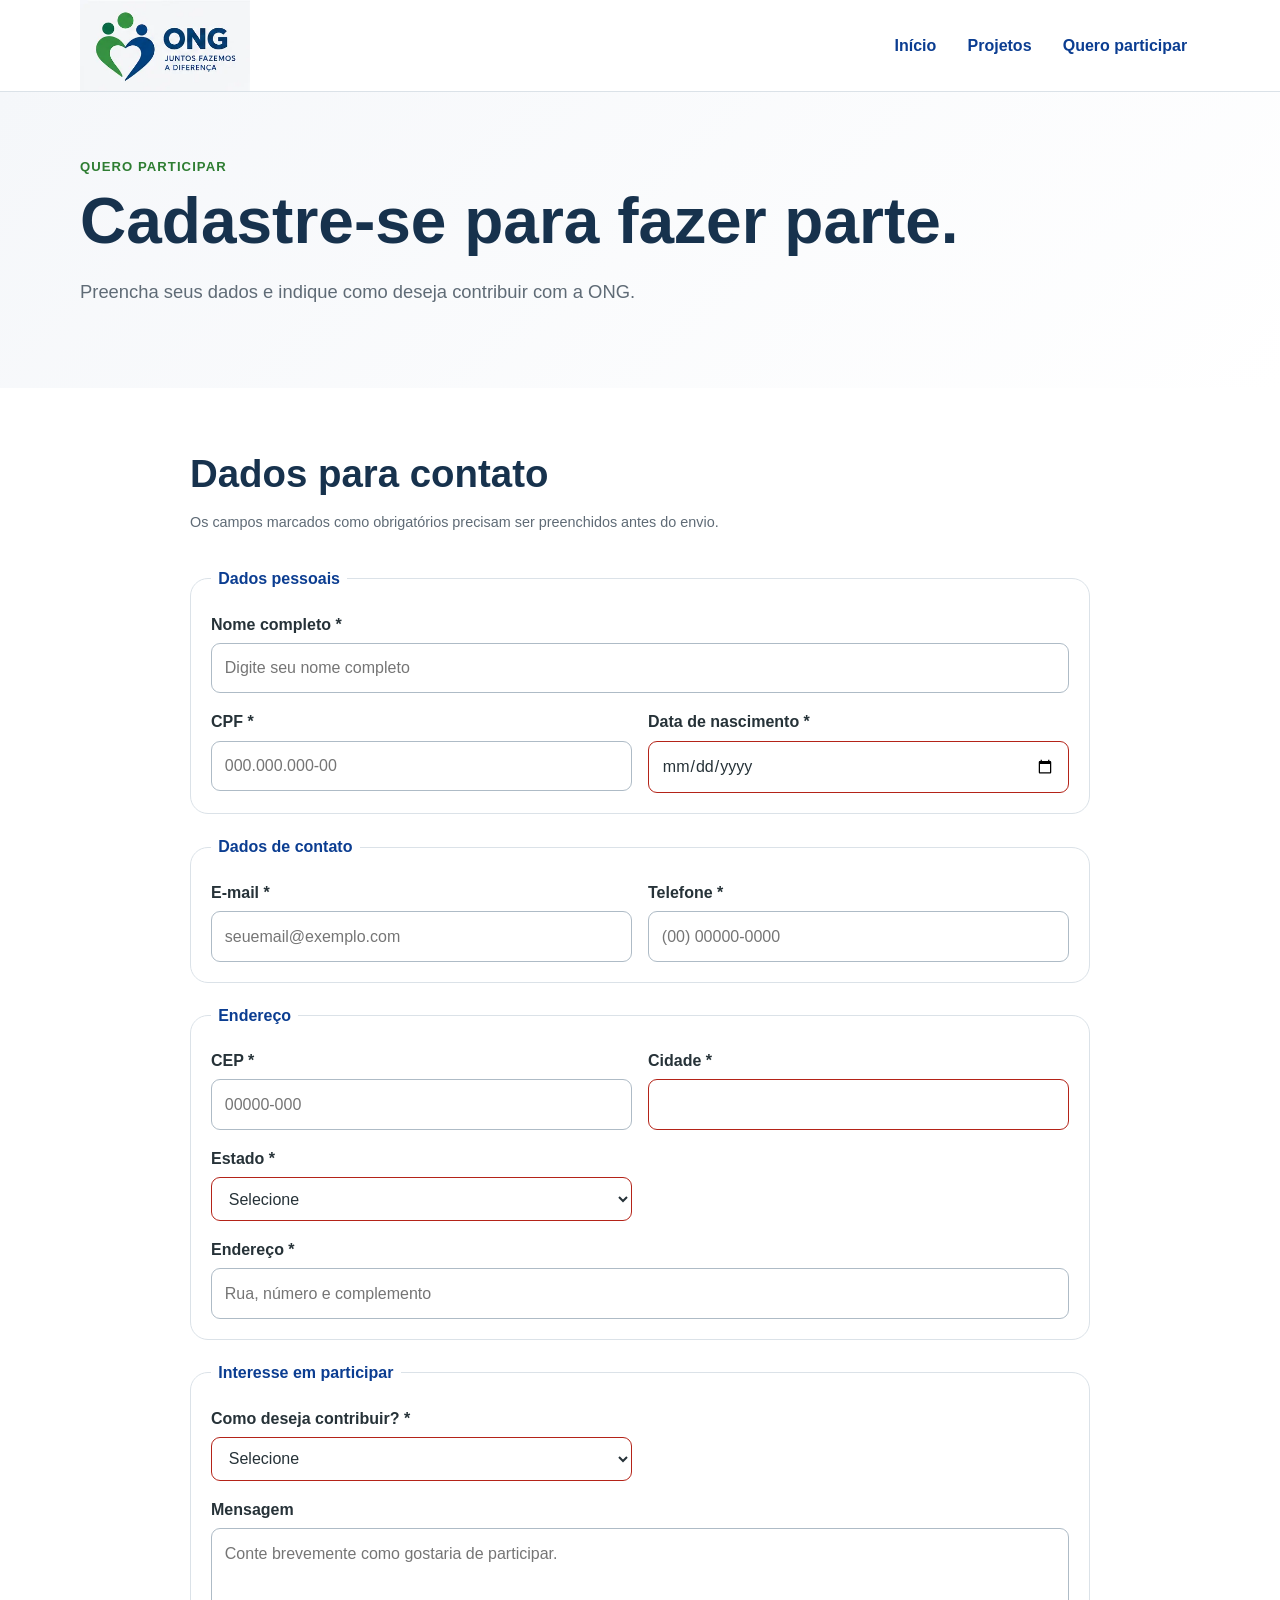
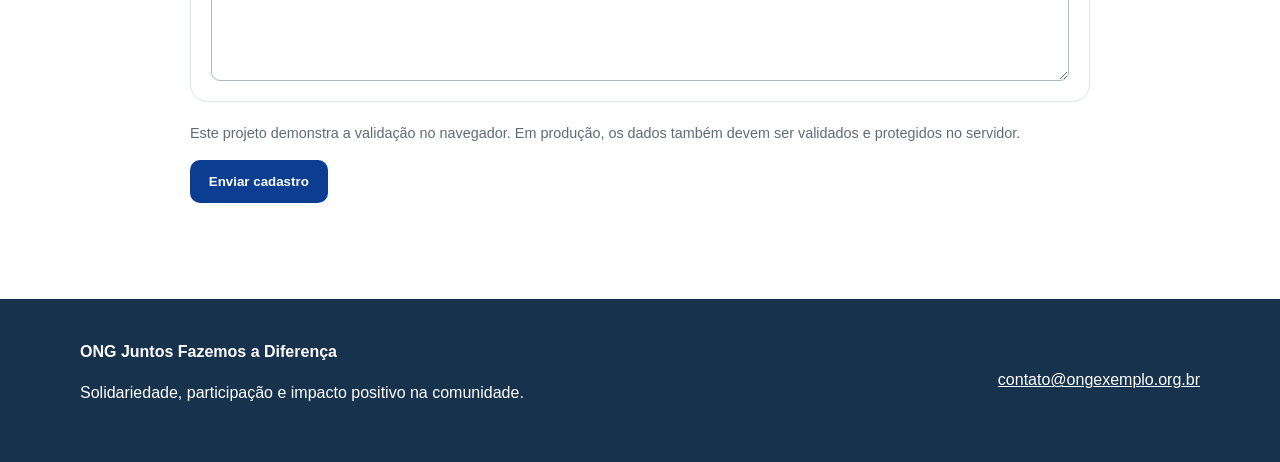
==== cadastro.html @ 3ec0fb85 "Primeiro Commit" ====
<!doctype html>
<html lang="pt-BR">
<head>
  <meta charset="utf-8">
  <meta name="viewport" content="width=device-width, initial-scale=1">
  <meta name="description" content="ONG Juntos Fazemos a Diferença: conheça nossos projetos, doe e participe como voluntário.">
  <title>Cadastro | ONG Juntos Fazemos a Diferença</title>
  <link rel="icon" href="assets/img/favicon.png" type="image/png">
  <link rel="stylesheet" href="assets/css/style.css">
</head>
<body>
<a class="skip-link" href="#conteudo">Pular para o conteúdo principal</a>
<header class="site-header">
  <div class="container header-inner">
    <a class="brand" href="index.html" aria-label="ONG Juntos Fazemos a Diferença - início">
      <picture><source srcset="assets/img/logo.webp" type="image/webp"><img src="assets/img/logo.png" alt="ONG Juntos Fazemos a Diferença" width="170" height="102"></picture>
    </a>
    <nav class="site-nav" aria-label="Navegação principal">
      <ul>
        <li><a href="index.html" data-page="index">Início</a></li>
        <li><a href="projetos.html" data-page="projetos">Projetos</a></li>
        <li><a href="cadastro.html" data-page="cadastro">Quero participar</a></li>
      </ul>
    </nav>
  </div>
</header>
<main id="conteudo">
<section class="hero" aria-labelledby="titulo-cadastro">
  <div class="container">
    <p class="eyebrow">Quero participar</p>
    <h1 id="titulo-cadastro">Cadastre-se para fazer parte.</h1>
    <p class="lead">Preencha seus dados e indique como deseja contribuir com a ONG.</p>
  </div>
</section>

<section class="section" aria-labelledby="formulario-titulo">
  <div class="container form-wrap">
    <div class="section-heading">
      <h2 id="formulario-titulo">Dados para contato</h2>
      <p class="note">Os campos marcados como obrigatórios precisam ser preenchidos antes do envio.</p>
    </div>
    <form id="cadastro-form" action="#" method="post">
      <fieldset>
        <legend>Dados pessoais</legend>
        <div class="form-grid">
          <div class="field full"><label for="nome">Nome completo *</label><input type="text" id="nome" name="nome" required autocomplete="name" placeholder="Digite seu nome completo"></div>
          <div class="field"><label for="cpf">CPF *</label><input type="text" id="cpf" name="cpf" required inputmode="numeric" autocomplete="off" pattern="[0-9]{3}\.[0-9]{3}\.[0-9]{3}-[0-9]{2}" placeholder="000.000.000-00" title="Use o formato 000.000.000-00"></div>
          <div class="field"><label for="nascimento">Data de nascimento *</label><input type="date" id="nascimento" name="nascimento" required autocomplete="bday"></div>
        </div>
      </fieldset>

      <fieldset>
        <legend>Dados de contato</legend>
        <div class="form-grid">
          <div class="field"><label for="email">E-mail *</label><input type="email" id="email" name="email" required autocomplete="email" placeholder="seuemail@exemplo.com"></div>
          <div class="field"><label for="telefone">Telefone *</label><input type="tel" id="telefone" name="telefone" required inputmode="tel" autocomplete="tel" pattern="\([0-9]{2}\) [0-9]{4,5}-[0-9]{4}" placeholder="(00) 00000-0000" title="Use o formato (00) 00000-0000"></div>
        </div>
      </fieldset>

      <fieldset>
        <legend>Endereço</legend>
        <div class="form-grid">
          <div class="field"><label for="cep">CEP *</label><input type="text" id="cep" name="cep" required inputmode="numeric" autocomplete="postal-code" pattern="[0-9]{5}-[0-9]{3}" placeholder="00000-000" title="Use o formato 00000-000"></div>
          <div class="field"><label for="cidade">Cidade *</label><input type="text" id="cidade" name="cidade" required autocomplete="address-level2"></div>
          <div class="field"><label for="estado">Estado *</label><select id="estado" name="estado" required autocomplete="address-level1"><option value="">Selecione</option><option>AC</option><option>AL</option><option>AP</option><option>AM</option><option>BA</option><option>CE</option><option>DF</option><option>ES</option><option>GO</option><option>MA</option><option>MT</option><option>MS</option><option>MG</option><option>PA</option><option>PB</option><option>PR</option><option>PE</option><option>PI</option><option>RJ</option><option>RN</option><option>RS</option><option>RO</option><option>RR</option><option>SC</option><option>SP</option><option>SE</option><option>TO</option></select></div>
          <div class="field full"><label for="endereco">Endereço *</label><input type="text" id="endereco" name="endereco" required autocomplete="street-address" placeholder="Rua, número e complemento"></div>
        </div>
      </fieldset>

      <fieldset>
        <legend>Interesse em participar</legend>
        <div class="form-grid">
          <div class="field"><label for="interesse">Como deseja contribuir? *</label><select id="interesse" name="interesse" required><option value="">Selecione</option><option value="voluntariado">Voluntariado</option><option value="doacao">Doação</option><option value="ambos">Voluntariado e doação</option></select></div>
          <div class="field full"><label for="mensagem">Mensagem</label><textarea id="mensagem" name="mensagem" rows="5" placeholder="Conte brevemente como gostaria de participar."></textarea></div>
        </div>
      </fieldset>

      <p class="note">Este projeto demonstra a validação no navegador. Em produção, os dados também devem ser validados e protegidos no servidor.</p>
      <button class="button" type="submit">Enviar cadastro</button>
      <p id="form-status" class="status" role="status" hidden></p>
    </form>
  </div>
</section>
</main>
<footer class="site-footer">
  <div class="container footer-grid">
    <div>
      <strong>ONG Juntos Fazemos a Diferença</strong>
      <p>Solidariedade, participação e impacto positivo na comunidade.</p>
    </div>
    <div><a href="mailto:contato@ongexemplo.org.br">contato@ongexemplo.org.br</a></div>
  </div>
</footer>
<script src="assets/js/form.js" defer></script>
</body>
</html>
---- assets/css/style.css ----
:root {
  --blue: #0b3d91;
  --green: #2e7d32;
  --green-light: #81c784;
  --sky: #a7d8f0;
  --surface: #f5f7fa;
  --text: #263238;
  --muted: #5f6b76;
  --white: #ffffff;
  --border: #dbe2e8;
  --shadow: 0 12px 32px rgba(25, 43, 60, .08);
  --radius: 18px;
  --max: 1120px;
}

* { box-sizing: border-box; }
html { scroll-behavior: smooth; }
body {
  margin: 0;
  font-family: Arial, Helvetica, sans-serif;
  color: var(--text);
  background: var(--white);
  line-height: 1.6;
}
img { display: block; max-width: 100%; height: auto; }
a { color: var(--blue); }
a:focus-visible, button:focus-visible, input:focus-visible, select:focus-visible, textarea:focus-visible {
  outline: 3px solid var(--sky);
  outline-offset: 3px;
}
.skip-link {
  position: absolute; left: 1rem; top: -5rem; z-index: 100;
  background: var(--blue); color: #fff; padding: .75rem 1rem; border-radius: 8px;
}
.skip-link:focus { top: 1rem; }
.container { width: min(calc(100% - 2rem), var(--max)); margin-inline: auto; }
.site-header { border-bottom: 1px solid var(--border); background: #fff; position: sticky; top: 0; z-index: 50; }
.header-inner { min-height: 78px; display: flex; align-items: center; justify-content: space-between; gap: 1.5rem; }
.brand img { width: 170px; }
.site-nav ul { list-style: none; display: flex; flex-wrap: wrap; gap: .35rem; margin: 0; padding: 0; }
.site-nav a { display: block; padding: .55rem .8rem; border-radius: 8px; text-decoration: none; font-weight: 700; }
.site-nav a:hover, .site-nav a[aria-current="page"] { background: var(--surface); }
main { min-height: 60vh; }
.hero { padding: 4rem 0; background: linear-gradient(135deg, #f5f7fa, #fff); }
.hero-grid { display: grid; grid-template-columns: 1.05fr .95fr; align-items: center; gap: 3rem; }
.eyebrow { margin: 0 0 .5rem; color: var(--green); font-weight: 800; text-transform: uppercase; letter-spacing: .08em; font-size: .82rem; }
h1, h2, h3 { line-height: 1.15; color: #17324d; }
h1 { font-size: clamp(2.2rem, 5vw, 4rem); margin: 0 0 1rem; }
h2 { font-size: clamp(1.7rem, 3vw, 2.5rem); margin: 0 0 .8rem; }
h3 { font-size: 1.25rem; margin: .4rem 0 .5rem; }
.lead { font-size: 1.15rem; color: var(--muted); max-width: 62ch; }
.hero-media img { width: 100%; aspect-ratio: 16/10; object-fit: cover; border-radius: var(--radius); box-shadow: var(--shadow); }
.actions { display: flex; flex-wrap: wrap; gap: .8rem; margin-top: 1.5rem; }
.button { display: inline-block; border: 2px solid var(--blue); background: var(--blue); color: #fff; padding: .75rem 1.05rem; border-radius: 10px; font-weight: 800; text-decoration: none; }
.button.secondary { background: transparent; color: var(--blue); }
.section { padding: 4rem 0; }
.section.alt { background: var(--surface); }
.section-heading { max-width: 720px; margin-bottom: 2rem; }
.cards { display: grid; grid-template-columns: repeat(3, 1fr); gap: 1.2rem; }
.card { background: #fff; border: 1px solid var(--border); border-radius: var(--radius); overflow: hidden; box-shadow: var(--shadow); }
.card img { width: 100%; aspect-ratio: 16/10; object-fit: cover; }
.card-body { padding: 1.2rem; }
.card-icon { width: 56px; height: 56px; object-fit: contain; margin-bottom: .7rem; }
.contact-grid { display: grid; grid-template-columns: .9fr 1.1fr; gap: 2rem; align-items: start; }
address { font-style: normal; background: var(--surface); border: 1px solid var(--border); padding: 1.2rem; border-radius: var(--radius); }
address p { margin: .35rem 0; }
.site-footer { background: #17324d; color: #fff; padding: 2.5rem 0; margin-top: 2rem; }
.footer-grid { display: grid; grid-template-columns: 1fr auto; gap: 2rem; align-items: center; }
.site-footer a { color: #fff; }
.form-wrap { max-width: 900px; margin-inline: auto; }
fieldset { border: 1px solid var(--border); border-radius: var(--radius); padding: 1.25rem; margin: 0 0 1.25rem; background: #fff; }
legend { font-weight: 800; color: var(--blue); padding: 0 .45rem; }
.form-grid { display: grid; grid-template-columns: repeat(2, minmax(0, 1fr)); gap: 1rem; }
.field { display: flex; flex-direction: column; gap: .35rem; }
.field.full { grid-column: 1 / -1; }
label { font-weight: 700; }
input, select, textarea { width: 100%; border: 1px solid #aebbc6; border-radius: 9px; padding: .72rem .8rem; font: inherit; color: var(--text); background: #fff; }
input:invalid:not(:placeholder-shown), select:invalid:not(:focus) { border-color: #b42318; }
.help { margin: 0; font-size: .86rem; color: var(--muted); }
.status { margin-top: 1rem; padding: .9rem 1rem; border-radius: 10px; background: #edf7ee; color: #1b5e20; }
.note { color: var(--muted); font-size: .9rem; }
@media (max-width: 820px) {
  .header-inner, .footer-grid { align-items: flex-start; flex-direction: column; padding-block: 1rem; }
  .hero-grid, .contact-grid { grid-template-columns: 1fr; }
  .cards { grid-template-columns: 1fr; }
  .form-grid { grid-template-columns: 1fr; }
  .field.full { grid-column: auto; }
}
@media (prefers-reduced-motion: reduce) { html { scroll-behavior: auto; } }
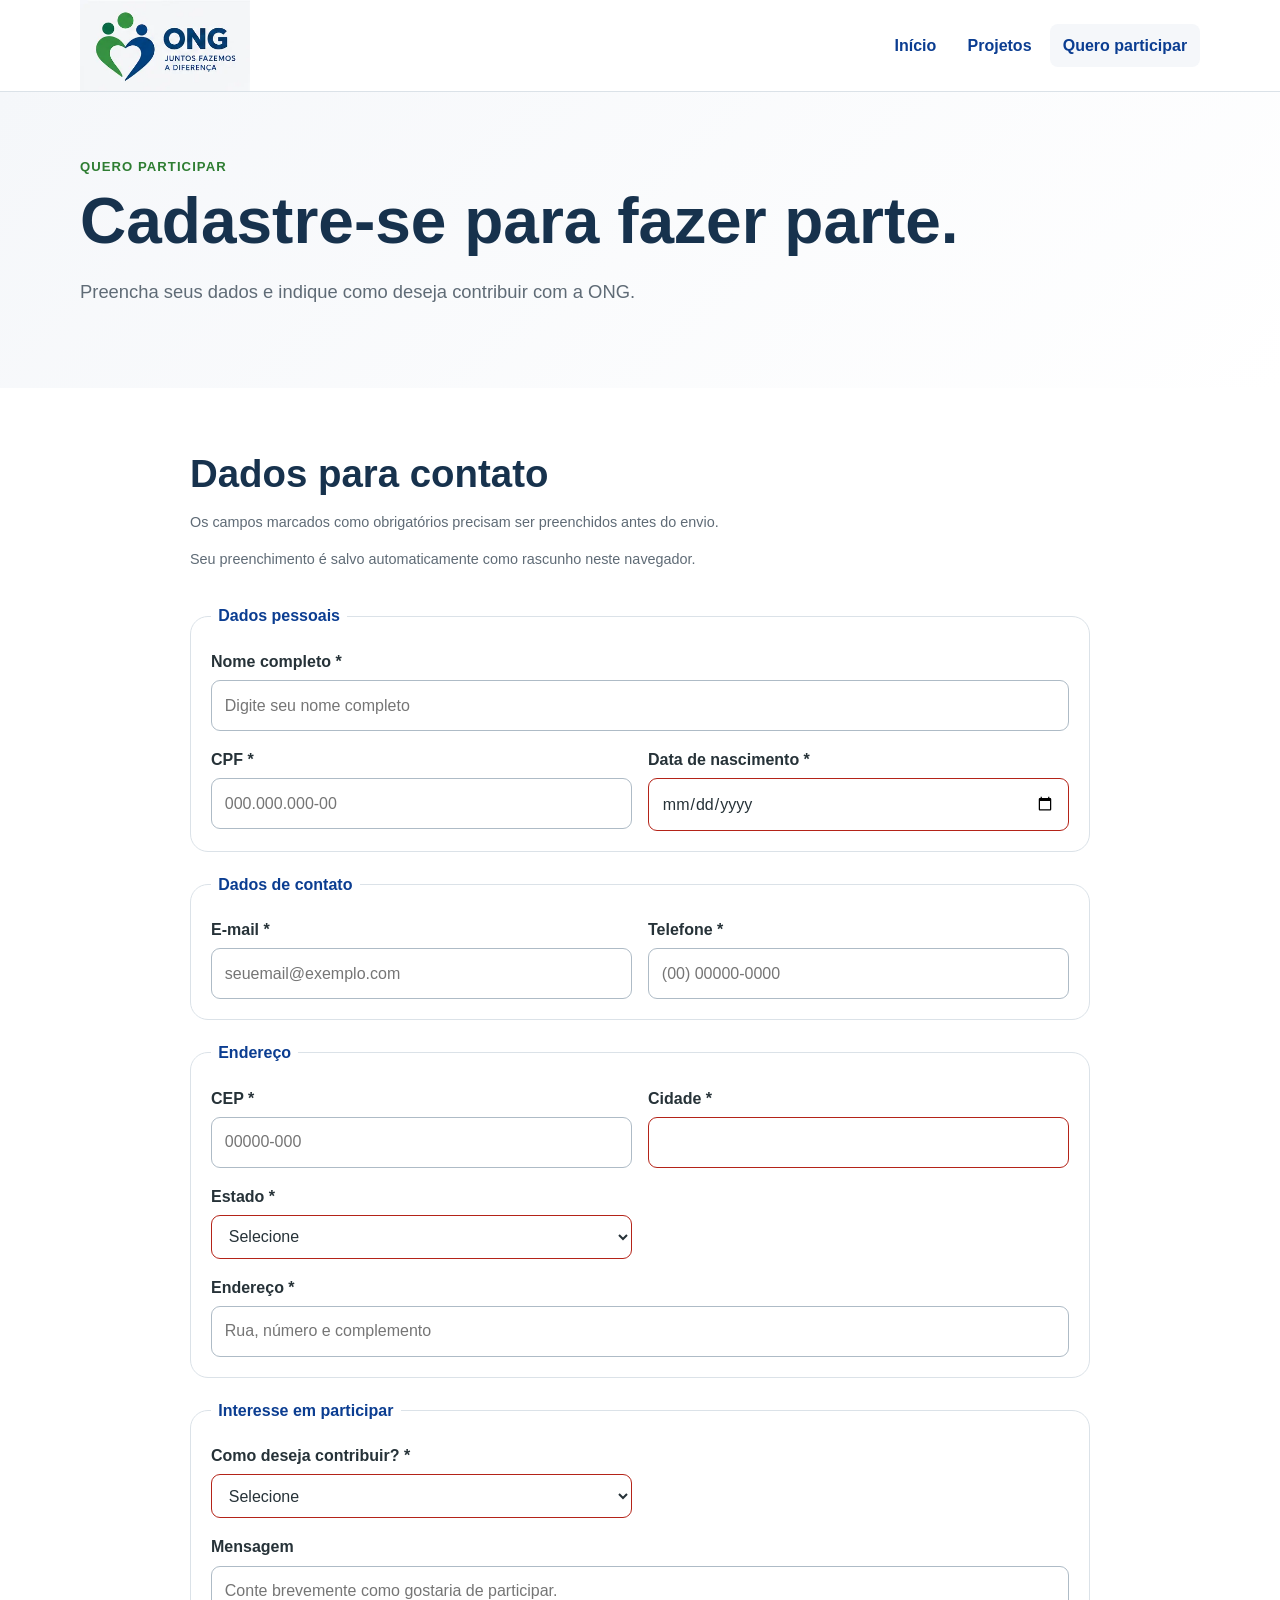
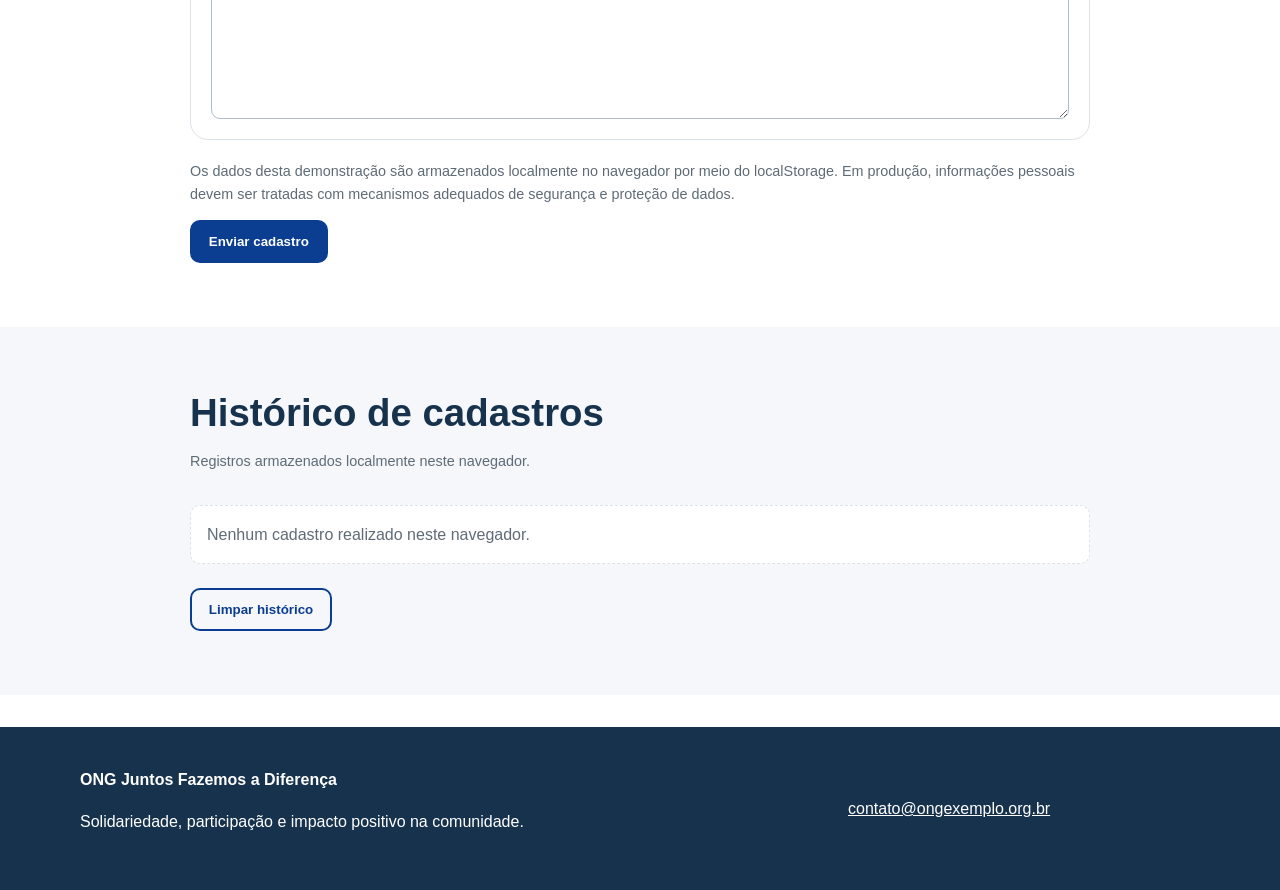
==== commit 5c878017: "refactor: refatora arquivos" ====
--- a/cadastro.html
+++ b/cadastro.html
@@ -1,96 +1,551 @@
 <!doctype html>
 <html lang="pt-BR">
+
 <head>
   <meta charset="utf-8">
-  <meta name="viewport" content="width=device-width, initial-scale=1">
-  <meta name="description" content="ONG Juntos Fazemos a Diferença: conheça nossos projetos, doe e participe como voluntário.">
-  <title>Cadastro | ONG Juntos Fazemos a Diferença</title>
-  <link rel="icon" href="assets/img/favicon.png" type="image/png">
-  <link rel="stylesheet" href="assets/css/style.css">
+
+  <meta
+    name="viewport"
+    content="width=device-width, initial-scale=1"
+  >
+
+  <meta
+    name="description"
+    content="ONG Juntos Fazemos a Diferença: conheça nossos projetos, doe e participe como voluntário."
+  >
+
+  <title>
+    Cadastro | ONG Juntos Fazemos a Diferença
+  </title>
+
+  <link
+    rel="icon"
+    href="assets/img/favicon.png"
+    type="image/png"
+  >
+
+  <link
+    rel="stylesheet"
+    href="assets/css/style.css"
+  >
 </head>
+
 <body>
-<a class="skip-link" href="#conteudo">Pular para o conteúdo principal</a>
-<header class="site-header">
-  <div class="container header-inner">
-    <a class="brand" href="index.html" aria-label="ONG Juntos Fazemos a Diferença - início">
-      <picture><source srcset="assets/img/logo.webp" type="image/webp"><img src="assets/img/logo.png" alt="ONG Juntos Fazemos a Diferença" width="170" height="102"></picture>
-    </a>
-    <nav class="site-nav" aria-label="Navegação principal">
-      <ul>
-        <li><a href="index.html" data-page="index">Início</a></li>
-        <li><a href="projetos.html" data-page="projetos">Projetos</a></li>
-        <li><a href="cadastro.html" data-page="cadastro">Quero participar</a></li>
-      </ul>
-    </nav>
-  </div>
-</header>
-<main id="conteudo">
-<section class="hero" aria-labelledby="titulo-cadastro">
-  <div class="container">
-    <p class="eyebrow">Quero participar</p>
-    <h1 id="titulo-cadastro">Cadastre-se para fazer parte.</h1>
-    <p class="lead">Preencha seus dados e indique como deseja contribuir com a ONG.</p>
-  </div>
-</section>
-
-<section class="section" aria-labelledby="formulario-titulo">
-  <div class="container form-wrap">
-    <div class="section-heading">
-      <h2 id="formulario-titulo">Dados para contato</h2>
-      <p class="note">Os campos marcados como obrigatórios precisam ser preenchidos antes do envio.</p>
+
+  <a
+    class="skip-link"
+    href="#conteudo"
+  >
+    Pular para o conteúdo principal
+  </a>
+
+  <header class="site-header">
+
+    <div class="container header-inner">
+
+      <a
+        class="brand"
+        href="index.html"
+        aria-label="ONG Juntos Fazemos a Diferença - início"
+      >
+
+        <picture>
+          <source
+            srcset="assets/img/logo.webp"
+            type="image/webp"
+          >
+
+          <img
+            src="assets/img/logo.png"
+            alt="ONG Juntos Fazemos a Diferença"
+            width="170"
+            height="102"
+          >
+        </picture>
+
+      </a>
+
+      <nav
+        class="site-nav"
+        aria-label="Navegação principal"
+      >
+
+        <ul>
+
+          <li>
+            <a
+              href="index.html"
+              data-page="index"
+            >
+              Início
+            </a>
+          </li>
+
+          <li>
+            <a
+              href="projetos.html"
+              data-page="projetos"
+            >
+              Projetos
+            </a>
+          </li>
+
+          <li>
+            <a
+              href="cadastro.html"
+              data-page="cadastro"
+              aria-current="page"
+            >
+              Quero participar
+            </a>
+          </li>
+
+        </ul>
+
+      </nav>
+
     </div>
-    <form id="cadastro-form" action="#" method="post">
-      <fieldset>
-        <legend>Dados pessoais</legend>
-        <div class="form-grid">
-          <div class="field full"><label for="nome">Nome completo *</label><input type="text" id="nome" name="nome" required autocomplete="name" placeholder="Digite seu nome completo"></div>
-          <div class="field"><label for="cpf">CPF *</label><input type="text" id="cpf" name="cpf" required inputmode="numeric" autocomplete="off" pattern="[0-9]{3}\.[0-9]{3}\.[0-9]{3}-[0-9]{2}" placeholder="000.000.000-00" title="Use o formato 000.000.000-00"></div>
-          <div class="field"><label for="nascimento">Data de nascimento *</label><input type="date" id="nascimento" name="nascimento" required autocomplete="bday"></div>
+
+  </header>
+
+  <main id="conteudo">
+
+    <section
+      class="hero"
+      aria-labelledby="titulo-cadastro"
+    >
+
+      <div class="container">
+
+        <p class="eyebrow">
+          Quero participar
+        </p>
+
+        <h1 id="titulo-cadastro">
+          Cadastre-se para fazer parte.
+        </h1>
+
+        <p class="lead">
+          Preencha seus dados e indique como deseja contribuir com a ONG.
+        </p>
+
+      </div>
+
+    </section>
+
+    <section
+      class="section"
+      aria-labelledby="formulario-titulo"
+    >
+
+      <div class="container form-wrap">
+
+        <div class="section-heading">
+
+          <h2 id="formulario-titulo">
+            Dados para contato
+          </h2>
+
+          <p class="note">
+            Os campos marcados como obrigatórios precisam ser preenchidos antes do envio.
+          </p>
+
+          <p class="note">
+            Seu preenchimento é salvo automaticamente como rascunho neste navegador.
+          </p>
+
         </div>
-      </fieldset>
-
-      <fieldset>
-        <legend>Dados de contato</legend>
-        <div class="form-grid">
-          <div class="field"><label for="email">E-mail *</label><input type="email" id="email" name="email" required autocomplete="email" placeholder="seuemail@exemplo.com"></div>
-          <div class="field"><label for="telefone">Telefone *</label><input type="tel" id="telefone" name="telefone" required inputmode="tel" autocomplete="tel" pattern="\([0-9]{2}\) [0-9]{4,5}-[0-9]{4}" placeholder="(00) 00000-0000" title="Use o formato (00) 00000-0000"></div>
+
+        <form
+          id="cadastro-form"
+          action="#"
+          method="post"
+          novalidate
+        >
+
+          <fieldset>
+
+            <legend>
+              Dados pessoais
+            </legend>
+
+            <div class="form-grid">
+
+              <div class="field full">
+
+                <label for="nome">
+                  Nome completo *
+                </label>
+
+                <input
+                  type="text"
+                  id="nome"
+                  name="nome"
+                  required
+                  autocomplete="name"
+                  placeholder="Digite seu nome completo"
+                >
+
+              </div>
+
+              <div class="field">
+
+                <label for="cpf">
+                  CPF *
+                </label>
+
+                <input
+                  type="text"
+                  id="cpf"
+                  name="cpf"
+                  required
+                  inputmode="numeric"
+                  autocomplete="off"
+                  pattern="[0-9]{3}\.[0-9]{3}\.[0-9]{3}-[0-9]{2}"
+                  placeholder="000.000.000-00"
+                  title="Use o formato 000.000.000-00"
+                >
+
+              </div>
+
+              <div class="field">
+
+                <label for="nascimento">
+                  Data de nascimento *
+                </label>
+
+                <input
+                  type="date"
+                  id="nascimento"
+                  name="nascimento"
+                  required
+                  autocomplete="bday"
+                >
+
+              </div>
+
+            </div>
+
+          </fieldset>
+
+          <fieldset>
+
+            <legend>
+              Dados de contato
+            </legend>
+
+            <div class="form-grid">
+
+              <div class="field">
+
+                <label for="email">
+                  E-mail *
+                </label>
+
+                <input
+                  type="email"
+                  id="email"
+                  name="email"
+                  required
+                  autocomplete="email"
+                  placeholder="seuemail@exemplo.com"
+                >
+
+              </div>
+
+              <div class="field">
+
+                <label for="telefone">
+                  Telefone *
+                </label>
+
+                <input
+                  type="tel"
+                  id="telefone"
+                  name="telefone"
+                  required
+                  inputmode="tel"
+                  autocomplete="tel"
+                  pattern="\([0-9]{2}\) [0-9]{4,5}-[0-9]{4}"
+                  placeholder="(00) 00000-0000"
+                  title="Use o formato (00) 00000-0000"
+                >
+
+              </div>
+
+            </div>
+
+          </fieldset>
+
+          <fieldset>
+
+            <legend>
+              Endereço
+            </legend>
+
+            <div class="form-grid">
+
+              <div class="field">
+
+                <label for="cep">
+                  CEP *
+                </label>
+
+                <input
+                  type="text"
+                  id="cep"
+                  name="cep"
+                  required
+                  inputmode="numeric"
+                  autocomplete="postal-code"
+                  pattern="[0-9]{5}-[0-9]{3}"
+                  placeholder="00000-000"
+                  title="Use o formato 00000-000"
+                >
+
+              </div>
+
+              <div class="field">
+
+                <label for="cidade">
+                  Cidade *
+                </label>
+
+                <input
+                  type="text"
+                  id="cidade"
+                  name="cidade"
+                  required
+                  autocomplete="address-level2"
+                >
+
+              </div>
+
+              <div class="field">
+
+                <label for="estado">
+                  Estado *
+                </label>
+
+                <select
+                  id="estado"
+                  name="estado"
+                  required
+                  autocomplete="address-level1"
+                >
+
+                  <option value="">
+                    Selecione
+                  </option>
+
+                  <option>AC</option>
+                  <option>AL</option>
+                  <option>AP</option>
+                  <option>AM</option>
+                  <option>BA</option>
+                  <option>CE</option>
+                  <option>DF</option>
+                  <option>ES</option>
+                  <option>GO</option>
+                  <option>MA</option>
+                  <option>MT</option>
+                  <option>MS</option>
+                  <option>MG</option>
+                  <option>PA</option>
+                  <option>PB</option>
+                  <option>PR</option>
+                  <option>PE</option>
+                  <option>PI</option>
+                  <option>RJ</option>
+                  <option>RN</option>
+                  <option>RS</option>
+                  <option>RO</option>
+                  <option>RR</option>
+                  <option>SC</option>
+                  <option>SP</option>
+                  <option>SE</option>
+                  <option>TO</option>
+
+                </select>
+
+              </div>
+
+              <div class="field full">
+
+                <label for="endereco">
+                  Endereço *
+                </label>
+
+                <input
+                  type="text"
+                  id="endereco"
+                  name="endereco"
+                  required
+                  autocomplete="street-address"
+                  placeholder="Rua, número e complemento"
+                >
+
+              </div>
+
+            </div>
+
+          </fieldset>
+
+          <fieldset>
+
+            <legend>
+              Interesse em participar
+            </legend>
+
+            <div class="form-grid">
+
+              <div class="field">
+
+                <label for="interesse">
+                  Como deseja contribuir? *
+                </label>
+
+                <select
+                  id="interesse"
+                  name="interesse"
+                  required
+                >
+
+                  <option value="">
+                    Selecione
+                  </option>
+
+                  <option value="voluntariado">
+                    Voluntariado
+                  </option>
+
+                  <option value="doacao">
+                    Doação
+                  </option>
+
+                  <option value="ambos">
+                    Voluntariado e doação
+                  </option>
+
+                </select>
+
+              </div>
+
+              <div class="field full">
+
+                <label for="mensagem">
+                  Mensagem
+                </label>
+
+                <textarea
+                  id="mensagem"
+                  name="mensagem"
+                  rows="5"
+                  placeholder="Conte brevemente como gostaria de participar."
+                ></textarea>
+
+              </div>
+
+            </div>
+
+          </fieldset>
+
+          <p class="note">
+            Os dados desta demonstração são armazenados localmente no navegador por meio do localStorage. Em produção, informações pessoais devem ser tratadas com mecanismos adequados de segurança e proteção de dados.
+          </p>
+
+          <button
+            class="button"
+            type="submit"
+          >
+            Enviar cadastro
+          </button>
+
+          <p
+            id="form-status"
+            class="status"
+            role="status"
+            aria-live="polite"
+            hidden
+          ></p>
+
+        </form>
+
+      </div>
+
+    </section>
+
+    <section
+      class="section alt"
+      aria-labelledby="historico-titulo"
+    >
+
+      <div class="container form-wrap">
+
+        <div class="section-heading">
+
+          <h2 id="historico-titulo">
+            Histórico de cadastros
+          </h2>
+
+          <p class="note">
+            Registros armazenados localmente neste navegador.
+          </p>
+
         </div>
-      </fieldset>
-
-      <fieldset>
-        <legend>Endereço</legend>
-        <div class="form-grid">
-          <div class="field"><label for="cep">CEP *</label><input type="text" id="cep" name="cep" required inputmode="numeric" autocomplete="postal-code" pattern="[0-9]{5}-[0-9]{3}" placeholder="00000-000" title="Use o formato 00000-000"></div>
-          <div class="field"><label for="cidade">Cidade *</label><input type="text" id="cidade" name="cidade" required autocomplete="address-level2"></div>
-          <div class="field"><label for="estado">Estado *</label><select id="estado" name="estado" required autocomplete="address-level1"><option value="">Selecione</option><option>AC</option><option>AL</option><option>AP</option><option>AM</option><option>BA</option><option>CE</option><option>DF</option><option>ES</option><option>GO</option><option>MA</option><option>MT</option><option>MS</option><option>MG</option><option>PA</option><option>PB</option><option>PR</option><option>PE</option><option>PI</option><option>RJ</option><option>RN</option><option>RS</option><option>RO</option><option>RR</option><option>SC</option><option>SP</option><option>SE</option><option>TO</option></select></div>
-          <div class="field full"><label for="endereco">Endereço *</label><input type="text" id="endereco" name="endereco" required autocomplete="street-address" placeholder="Rua, número e complemento"></div>
-        </div>
-      </fieldset>
-
-      <fieldset>
-        <legend>Interesse em participar</legend>
-        <div class="form-grid">
-          <div class="field"><label for="interesse">Como deseja contribuir? *</label><select id="interesse" name="interesse" required><option value="">Selecione</option><option value="voluntariado">Voluntariado</option><option value="doacao">Doação</option><option value="ambos">Voluntariado e doação</option></select></div>
-          <div class="field full"><label for="mensagem">Mensagem</label><textarea id="mensagem" name="mensagem" rows="5" placeholder="Conte brevemente como gostaria de participar."></textarea></div>
-        </div>
-      </fieldset>
-
-      <p class="note">Este projeto demonstra a validação no navegador. Em produção, os dados também devem ser validados e protegidos no servidor.</p>
-      <button class="button" type="submit">Enviar cadastro</button>
-      <p id="form-status" class="status" role="status" hidden></p>
-    </form>
-  </div>
-</section>
-</main>
-<footer class="site-footer">
-  <div class="container footer-grid">
-    <div>
-      <strong>ONG Juntos Fazemos a Diferença</strong>
-      <p>Solidariedade, participação e impacto positivo na comunidade.</p>
+
+        <ul
+          id="historico-list"
+          class="history-list"
+        ></ul>
+
+        <button
+          id="limpar-historico"
+          class="button secondary"
+          type="button"
+        >
+          Limpar histórico
+        </button>
+
+      </div>
+
+    </section>
+
+  </main>
+
+  <footer class="site-footer">
+
+    <div class="container footer-grid">
+
+      <div>
+
+        <strong>
+          ONG Juntos Fazemos a Diferença
+        </strong>
+
+        <p>
+          Solidariedade, participação e impacto positivo na comunidade.
+        </p>
+
+      </div>
+
+      <div>
+
+        <a href="mailto:contato@ongexemplo.org.br">
+          contato@ongexemplo.org.br
+        </a>
+
+      </div>
+
     </div>
-    <div><a href="mailto:contato@ongexemplo.org.br">contato@ongexemplo.org.br</a></div>
-  </div>
-</footer>
-<script src="assets/js/form.js" defer></script>
+
+  </footer>
+
+  <script
+    src="assets/js/form.js"
+    defer
+  ></script>
+
 </body>
-</html>
+
+</html>
--- a/assets/css/style.css
+++ b/assets/css/style.css
@@ -1,5 +1,7 @@
-
 :root {
+  /* ================================
+     DESIGN SYSTEM — CORES
+     ================================ */
   --blue: #0b3d91;
   --green: #2e7d32;
   --green-light: #81c784;
@@ -9,13 +11,23 @@
   --muted: #5f6b76;
   --white: #ffffff;
   --border: #dbe2e8;
-  --shadow: 0 12px 32px rgba(25, 43, 60, .08);
+
+  /* ================================
+     DESIGN SYSTEM — ESTRUTURA
+     ================================ */
+  --shadow: 0 12px 32px rgba(25, 43, 60, 0.08);
   --radius: 18px;
   --max: 1120px;
 }
 
-* { box-sizing: border-box; }
-html { scroll-behavior: smooth; }
+* {
+  box-sizing: border-box;
+}
+
+html {
+  scroll-behavior: smooth;
+}
+
 body {
   margin: 0;
   font-family: Arial, Helvetica, sans-serif;
@@ -23,68 +35,723 @@
   background: var(--white);
   line-height: 1.6;
 }
-img { display: block; max-width: 100%; height: auto; }
-a { color: var(--blue); }
-a:focus-visible, button:focus-visible, input:focus-visible, select:focus-visible, textarea:focus-visible {
+
+img {
+  display: block;
+  max-width: 100%;
+  height: auto;
+}
+
+a {
+  color: var(--blue);
+}
+
+/* ================================
+   ACESSIBILIDADE
+   ================================ */
+
+a:focus-visible,
+button:focus-visible,
+input:focus-visible,
+select:focus-visible,
+textarea:focus-visible {
   outline: 3px solid var(--sky);
   outline-offset: 3px;
 }
+
 .skip-link {
-  position: absolute; left: 1rem; top: -5rem; z-index: 100;
-  background: var(--blue); color: #fff; padding: .75rem 1rem; border-radius: 8px;
-}
-.skip-link:focus { top: 1rem; }
-.container { width: min(calc(100% - 2rem), var(--max)); margin-inline: auto; }
-.site-header { border-bottom: 1px solid var(--border); background: #fff; position: sticky; top: 0; z-index: 50; }
-.header-inner { min-height: 78px; display: flex; align-items: center; justify-content: space-between; gap: 1.5rem; }
-.brand img { width: 170px; }
-.site-nav ul { list-style: none; display: flex; flex-wrap: wrap; gap: .35rem; margin: 0; padding: 0; }
-.site-nav a { display: block; padding: .55rem .8rem; border-radius: 8px; text-decoration: none; font-weight: 700; }
-.site-nav a:hover, .site-nav a[aria-current="page"] { background: var(--surface); }
-main { min-height: 60vh; }
-.hero { padding: 4rem 0; background: linear-gradient(135deg, #f5f7fa, #fff); }
-.hero-grid { display: grid; grid-template-columns: 1.05fr .95fr; align-items: center; gap: 3rem; }
-.eyebrow { margin: 0 0 .5rem; color: var(--green); font-weight: 800; text-transform: uppercase; letter-spacing: .08em; font-size: .82rem; }
-h1, h2, h3 { line-height: 1.15; color: #17324d; }
-h1 { font-size: clamp(2.2rem, 5vw, 4rem); margin: 0 0 1rem; }
-h2 { font-size: clamp(1.7rem, 3vw, 2.5rem); margin: 0 0 .8rem; }
-h3 { font-size: 1.25rem; margin: .4rem 0 .5rem; }
-.lead { font-size: 1.15rem; color: var(--muted); max-width: 62ch; }
-.hero-media img { width: 100%; aspect-ratio: 16/10; object-fit: cover; border-radius: var(--radius); box-shadow: var(--shadow); }
-.actions { display: flex; flex-wrap: wrap; gap: .8rem; margin-top: 1.5rem; }
-.button { display: inline-block; border: 2px solid var(--blue); background: var(--blue); color: #fff; padding: .75rem 1.05rem; border-radius: 10px; font-weight: 800; text-decoration: none; }
-.button.secondary { background: transparent; color: var(--blue); }
-.section { padding: 4rem 0; }
-.section.alt { background: var(--surface); }
-.section-heading { max-width: 720px; margin-bottom: 2rem; }
-.cards { display: grid; grid-template-columns: repeat(3, 1fr); gap: 1.2rem; }
-.card { background: #fff; border: 1px solid var(--border); border-radius: var(--radius); overflow: hidden; box-shadow: var(--shadow); }
-.card img { width: 100%; aspect-ratio: 16/10; object-fit: cover; }
-.card-body { padding: 1.2rem; }
-.card-icon { width: 56px; height: 56px; object-fit: contain; margin-bottom: .7rem; }
-.contact-grid { display: grid; grid-template-columns: .9fr 1.1fr; gap: 2rem; align-items: start; }
-address { font-style: normal; background: var(--surface); border: 1px solid var(--border); padding: 1.2rem; border-radius: var(--radius); }
-address p { margin: .35rem 0; }
-.site-footer { background: #17324d; color: #fff; padding: 2.5rem 0; margin-top: 2rem; }
-.footer-grid { display: grid; grid-template-columns: 1fr auto; gap: 2rem; align-items: center; }
-.site-footer a { color: #fff; }
-.form-wrap { max-width: 900px; margin-inline: auto; }
-fieldset { border: 1px solid var(--border); border-radius: var(--radius); padding: 1.25rem; margin: 0 0 1.25rem; background: #fff; }
-legend { font-weight: 800; color: var(--blue); padding: 0 .45rem; }
-.form-grid { display: grid; grid-template-columns: repeat(2, minmax(0, 1fr)); gap: 1rem; }
-.field { display: flex; flex-direction: column; gap: .35rem; }
-.field.full { grid-column: 1 / -1; }
-label { font-weight: 700; }
-input, select, textarea { width: 100%; border: 1px solid #aebbc6; border-radius: 9px; padding: .72rem .8rem; font: inherit; color: var(--text); background: #fff; }
-input:invalid:not(:placeholder-shown), select:invalid:not(:focus) { border-color: #b42318; }
-.help { margin: 0; font-size: .86rem; color: var(--muted); }
-.status { margin-top: 1rem; padding: .9rem 1rem; border-radius: 10px; background: #edf7ee; color: #1b5e20; }
-.note { color: var(--muted); font-size: .9rem; }
-@media (max-width: 820px) {
-  .header-inner, .footer-grid { align-items: flex-start; flex-direction: column; padding-block: 1rem; }
-  .hero-grid, .contact-grid { grid-template-columns: 1fr; }
-  .cards { grid-template-columns: 1fr; }
-  .form-grid { grid-template-columns: 1fr; }
-  .field.full { grid-column: auto; }
-}
-@media (prefers-reduced-motion: reduce) { html { scroll-behavior: auto; } }
+  position: absolute;
+  left: 1rem;
+  top: -5rem;
+  z-index: 100;
+  background: var(--blue);
+  color: var(--white);
+  padding: 0.75rem 1rem;
+  border-radius: 8px;
+}
+
+.skip-link:focus {
+  top: 1rem;
+}
+
+/* ================================
+   ESTRUTURA GERAL
+   ================================ */
+
+.container {
+  width: min(calc(100% - 2rem), var(--max));
+  margin-inline: auto;
+}
+
+main {
+  min-height: 60vh;
+}
+
+/* ================================
+   HEADER
+   ================================ */
+
+.site-header {
+  border-bottom: 1px solid var(--border);
+  background: var(--white);
+  position: sticky;
+  top: 0;
+  z-index: 50;
+}
+
+.header-inner {
+  min-height: 78px;
+  display: flex;
+  align-items: center;
+  justify-content: space-between;
+  gap: 1.5rem;
+}
+
+.brand img {
+  width: 170px;
+}
+
+.site-nav ul {
+  list-style: none;
+  display: flex;
+  flex-wrap: wrap;
+  gap: 0.35rem;
+  margin: 0;
+  padding: 0;
+}
+
+.site-nav a {
+  display: block;
+  padding: 0.55rem 0.8rem;
+  border-radius: 8px;
+  text-decoration: none;
+  font-weight: 700;
+}
+
+.site-nav a:hover,
+.site-nav a[aria-current="page"] {
+  background: var(--surface);
+}
+
+/* ================================
+   TIPOGRAFIA
+   ================================ */
+
+h1,
+h2,
+h3 {
+  line-height: 1.15;
+  color: #17324d;
+}
+
+h1 {
+  font-size: clamp(2.2rem, 5vw, 4rem);
+  margin: 0 0 1rem;
+}
+
+h2 {
+  font-size: clamp(1.7rem, 3vw, 2.5rem);
+  margin: 0 0 0.8rem;
+}
+
+h3 {
+  font-size: 1.25rem;
+  margin: 0.4rem 0 0.5rem;
+}
+
+.eyebrow {
+  margin: 0 0 0.5rem;
+  color: var(--green);
+  font-weight: 800;
+  text-transform: uppercase;
+  letter-spacing: 0.08em;
+  font-size: 0.82rem;
+}
+
+.lead {
+  font-size: 1.15rem;
+  color: var(--muted);
+  max-width: 62ch;
+}
+
+/* ================================
+   HERO
+   GRID: 12 COLUNAS
+   ================================ */
+
+.hero {
+  padding: 4rem 0;
+  background: linear-gradient(135deg, #f5f7fa, #fff);
+}
+
+.hero-grid {
+  display: grid;
+
+  /* Arquitetura principal de 12 colunas */
+  grid-template-columns: repeat(12, minmax(0, 1fr));
+
+  align-items: center;
+  gap: 3rem;
+}
+
+/* Conteúdo textual: 7 das 12 colunas */
+.hero-grid > :first-child {
+  grid-column: span 7;
+}
+
+/* Imagem: 5 das 12 colunas */
+.hero-media {
+  grid-column: span 5;
+}
+
+.hero-media img {
+  width: 100%;
+  aspect-ratio: 16 / 10;
+  object-fit: cover;
+  border-radius: var(--radius);
+  box-shadow: var(--shadow);
+}
+
+/* ================================
+   BOTÕES
+   ================================ */
+
+.actions {
+  display: flex;
+  flex-wrap: wrap;
+  gap: 0.8rem;
+  margin-top: 1.5rem;
+}
+
+.button {
+  display: inline-block;
+  border: 2px solid var(--blue);
+  background: var(--blue);
+  color: var(--white);
+  padding: 0.75rem 1.05rem;
+  border-radius: 10px;
+  font-weight: 800;
+  text-decoration: none;
+}
+
+.button.secondary {
+  background: transparent;
+  color: var(--blue);
+}
+
+/* ================================
+   SEÇÕES
+   ================================ */
+
+.section {
+  padding: 4rem 0;
+}
+
+.section.alt {
+  background: var(--surface);
+}
+
+.section-heading {
+  max-width: 720px;
+  margin-bottom: 2rem;
+}
+
+/* ================================
+   CARDS
+   GRID: 12 COLUNAS
+   Cada card ocupa 4 colunas
+   ================================ */
+
+.cards {
+  display: grid;
+  grid-template-columns: repeat(12, minmax(0, 1fr));
+  gap: 1.2rem;
+}
+
+.card {
+  grid-column: span 4;
+  background: var(--white);
+  border: 1px solid var(--border);
+  border-radius: var(--radius);
+  overflow: hidden;
+  box-shadow: var(--shadow);
+}
+
+.card img {
+  width: 100%;
+  aspect-ratio: 16 / 10;
+  object-fit: cover;
+}
+
+.card-body {
+  padding: 1.2rem;
+}
+
+.card-icon {
+  width: 56px;
+  height: 56px;
+  object-fit: contain;
+  margin-bottom: 0.7rem;
+}
+
+/* ================================
+   CONTATO
+   GRID: 12 COLUNAS
+   ================================ */
+
+.contact-grid {
+  display: grid;
+  grid-template-columns: repeat(12, minmax(0, 1fr));
+  gap: 2rem;
+  align-items: start;
+}
+
+/* Primeiro bloco: 5 colunas */
+.contact-grid > :first-child {
+  grid-column: span 5;
+}
+
+/* Segundo bloco: 7 colunas */
+.contact-grid > :last-child {
+  grid-column: span 7;
+}
+
+address {
+  font-style: normal;
+  background: var(--surface);
+  border: 1px solid var(--border);
+  padding: 1.2rem;
+  border-radius: var(--radius);
+}
+
+address p {
+  margin: 0.35rem 0;
+}
+
+/* ================================
+   FOOTER
+   GRID: 12 COLUNAS
+   ================================ */
+
+.site-footer {
+  background: #17324d;
+  color: var(--white);
+  padding: 2.5rem 0;
+  margin-top: 2rem;
+}
+
+.footer-grid {
+  display: grid;
+  grid-template-columns: repeat(12, minmax(0, 1fr));
+  gap: 2rem;
+  align-items: center;
+}
+
+.footer-grid > :first-child {
+  grid-column: span 8;
+}
+
+.footer-grid > :last-child {
+  grid-column: span 4;
+}
+
+.site-footer a {
+  color: var(--white);
+}
+
+/* ================================
+   FORMULÁRIO
+   GRID: 12 COLUNAS
+   ================================ */
+
+.form-wrap {
+  max-width: 900px;
+  margin-inline: auto;
+}
+
+fieldset {
+  border: 1px solid var(--border);
+  border-radius: var(--radius);
+  padding: 1.25rem;
+  margin: 0 0 1.25rem;
+  background: var(--white);
+}
+
+legend {
+  font-weight: 800;
+  color: var(--blue);
+  padding: 0 0.45rem;
+}
+
+.form-grid {
+  display: grid;
+  grid-template-columns: repeat(12, minmax(0, 1fr));
+  gap: 1rem;
+}
+
+/*
+  Campo padrão = 6 colunas
+  Campo full = 12 colunas
+*/
+
+.field {
+  grid-column: span 6;
+  display: flex;
+  flex-direction: column;
+  gap: 0.35rem;
+}
+
+.field.full {
+  grid-column: 1 / -1;
+}
+
+label {
+  font-weight: 700;
+}
+
+input,
+select,
+textarea {
+  width: 100%;
+  border: 1px solid #aebbc6;
+  border-radius: 9px;
+  padding: 0.72rem 0.8rem;
+  font: inherit;
+  color: var(--text);
+  background: var(--white);
+}
+
+input:invalid:not(:placeholder-shown),
+select:invalid:not(:focus) {
+  border-color: #b42318;
+}
+
+.help {
+  margin: 0;
+  font-size: 0.86rem;
+  color: var(--muted);
+}
+
+.status {
+  margin-top: 1rem;
+  padding: 0.9rem 1rem;
+  border-radius: 10px;
+  background: #edf7ee;
+  color: #1b5e20;
+}
+
+.note {
+  color: var(--muted);
+  font-size: 0.9rem;
+}
+/* =========================================================
+   VALIDAÇÃO DINÂMICA DO FORMULÁRIO
+   ========================================================= */
+
+.field.is-invalid input,
+.field.is-invalid select,
+.field.is-invalid textarea {
+  border-color: #b42318;
+  background-color: #fff8f7;
+}
+
+.field.is-invalid input:focus,
+.field.is-invalid select:focus,
+.field.is-invalid textarea:focus {
+  outline: 3px solid rgba(180, 35, 24, 0.18);
+  outline-offset: 2px;
+}
+
+.field-error {
+  display: block;
+  margin-top: 0.15rem;
+  color: #b42318;
+  font-size: 0.86rem;
+  font-weight: 700;
+}
+
+.status-success {
+  background: #edf7ee;
+  color: #1b5e20;
+}
+
+.status-info {
+  background: #eef5fb;
+  color: #0b3d91;
+}
+
+.status-error {
+  background: #fff1f0;
+  color: #b42318;
+}
+
+/* =========================================================
+   HISTÓRICO DE CADASTROS
+   ========================================================= */
+
+.history-list {
+  display: grid;
+  gap: 0.8rem;
+  margin: 0 0 1.5rem;
+  padding: 0;
+  list-style: none;
+}
+
+.history-item {
+  display: flex;
+  flex-direction: column;
+  gap: 0.2rem;
+  padding: 1rem;
+  border: 1px solid var(--border);
+  border-radius: 10px;
+  background: var(--white);
+}
+
+.history-item strong {
+  color: #17324d;
+}
+
+.history-item span {
+  color: var(--muted);
+  font-size: 0.9rem;
+}
+
+.history-empty {
+  padding: 1rem;
+  border: 1px dashed var(--border);
+  border-radius: 10px;
+  color: var(--muted);
+  background: var(--white);
+}
+
+/* =========================================================
+   BREAKPOINT 1 — DESKTOP MÉDIO
+   Até 1200px
+   Redução de gaps para melhor aproveitamento horizontal
+   ========================================================= */
+
+@media (max-width: 1200px) {
+  .hero-grid,
+  .contact-grid,
+  .cards,
+  .footer-grid,
+  .form-grid {
+    gap: 1.75rem;
+  }
+
+  .hero {
+    padding: 3.5rem 0;
+  }
+
+  .section {
+    padding: 3.5rem 0;
+  }
+}
+
+/* =========================================================
+   BREAKPOINT 2 — TABLET / NOTEBOOK
+   Até 992px
+   Hero passa para distribuição 7/5 mais compacta
+   ========================================================= */
+
+@media (max-width: 992px) {
+  .hero-grid {
+    gap: 2rem;
+  }
+
+  .hero-grid > :first-child {
+    grid-column: span 7;
+  }
+
+  .hero-media {
+    grid-column: span 5;
+  }
+
+  .card {
+    grid-column: span 6;
+  }
+
+  .contact-grid > :first-child {
+    grid-column: span 5;
+  }
+
+  .contact-grid > :last-child {
+    grid-column: span 7;
+  }
+
+  .footer-grid > :first-child {
+    grid-column: span 7;
+  }
+
+  .footer-grid > :last-child {
+    grid-column: span 5;
+  }
+}
+
+/* =========================================================
+   BREAKPOINT 3 — TABLET VERTICAL
+   Até 768px
+   Estruturas principais passam para uma coluna
+   ========================================================= */
+
+@media (max-width: 768px) {
+  .header-inner {
+    align-items: flex-start;
+    flex-direction: column;
+    padding-block: 1rem;
+  }
+
+  .hero-grid,
+  .contact-grid {
+    grid-template-columns: 1fr;
+  }
+
+  .hero-grid > :first-child,
+  .hero-media,
+  .contact-grid > :first-child,
+  .contact-grid > :last-child {
+    grid-column: 1 / -1;
+  }
+
+  .cards {
+    grid-template-columns: repeat(2, minmax(0, 1fr));
+  }
+
+  .card {
+    grid-column: span 1;
+  }
+
+  .form-grid {
+    grid-template-columns: repeat(2, minmax(0, 1fr));
+  }
+
+  .field {
+    grid-column: span 1;
+  }
+
+  .field.full {
+    grid-column: 1 / -1;
+  }
+
+  .footer-grid {
+    grid-template-columns: 1fr;
+  }
+
+  .footer-grid > :first-child,
+  .footer-grid > :last-child {
+    grid-column: 1 / -1;
+  }
+
+  .hero {
+    padding: 3rem 0;
+  }
+
+  .section {
+    padding: 3rem 0;
+  }
+}
+
+/* =========================================================
+   BREAKPOINT 4 — SMARTPHONES
+   Até 576px
+   Cards e formulário passam para uma coluna
+   ========================================================= */
+
+@media (max-width: 576px) {
+  .container {
+    width: min(calc(100% - 1.5rem), var(--max));
+  }
+
+  .site-nav ul {
+    flex-direction: column;
+    width: 100%;
+  }
+
+  .site-nav a {
+    width: 100%;
+  }
+
+  .hero {
+    padding: 2.5rem 0;
+  }
+
+  .section {
+    padding: 2.5rem 0;
+  }
+
+  .cards,
+  .form-grid {
+    grid-template-columns: 1fr;
+  }
+
+  .card,
+  .field,
+  .field.full {
+    grid-column: 1 / -1;
+  }
+
+  .actions {
+    flex-direction: column;
+    align-items: stretch;
+  }
+
+  .button {
+    text-align: center;
+  }
+
+  .footer-grid {
+    gap: 1.25rem;
+  }
+}
+
+/* =========================================================
+   BREAKPOINT 5 — SMARTPHONES PEQUENOS
+   Até 400px
+   Ajustes finais de densidade e tipografia
+   ========================================================= */
+
+@media (max-width: 400px) {
+  .container {
+    width: min(calc(100% - 1rem), var(--max));
+  }
+
+  h1 {
+    font-size: 2.1rem;
+  }
+
+  h2 {
+    font-size: 1.65rem;
+  }
+
+  h3 {
+    font-size: 1.15rem;
+  }
+
+  .lead {
+    font-size: 1rem;
+  }
+
+  .hero-media img {
+    border-radius: 12px;
+  }
+
+  fieldset {
+    padding: 1rem;
+    border-radius: 14px;
+  }
+
+  .card {
+    border-radius: 14px;
+  }
+}
+
+/* =========================================================
+   ACESSIBILIDADE — REDUÇÃO DE MOVIMENTO
+   ========================================================= */
+
+@media (prefers-reduced-motion: reduce) {
+  html {
+    scroll-behavior: auto;
+  }
+}
+
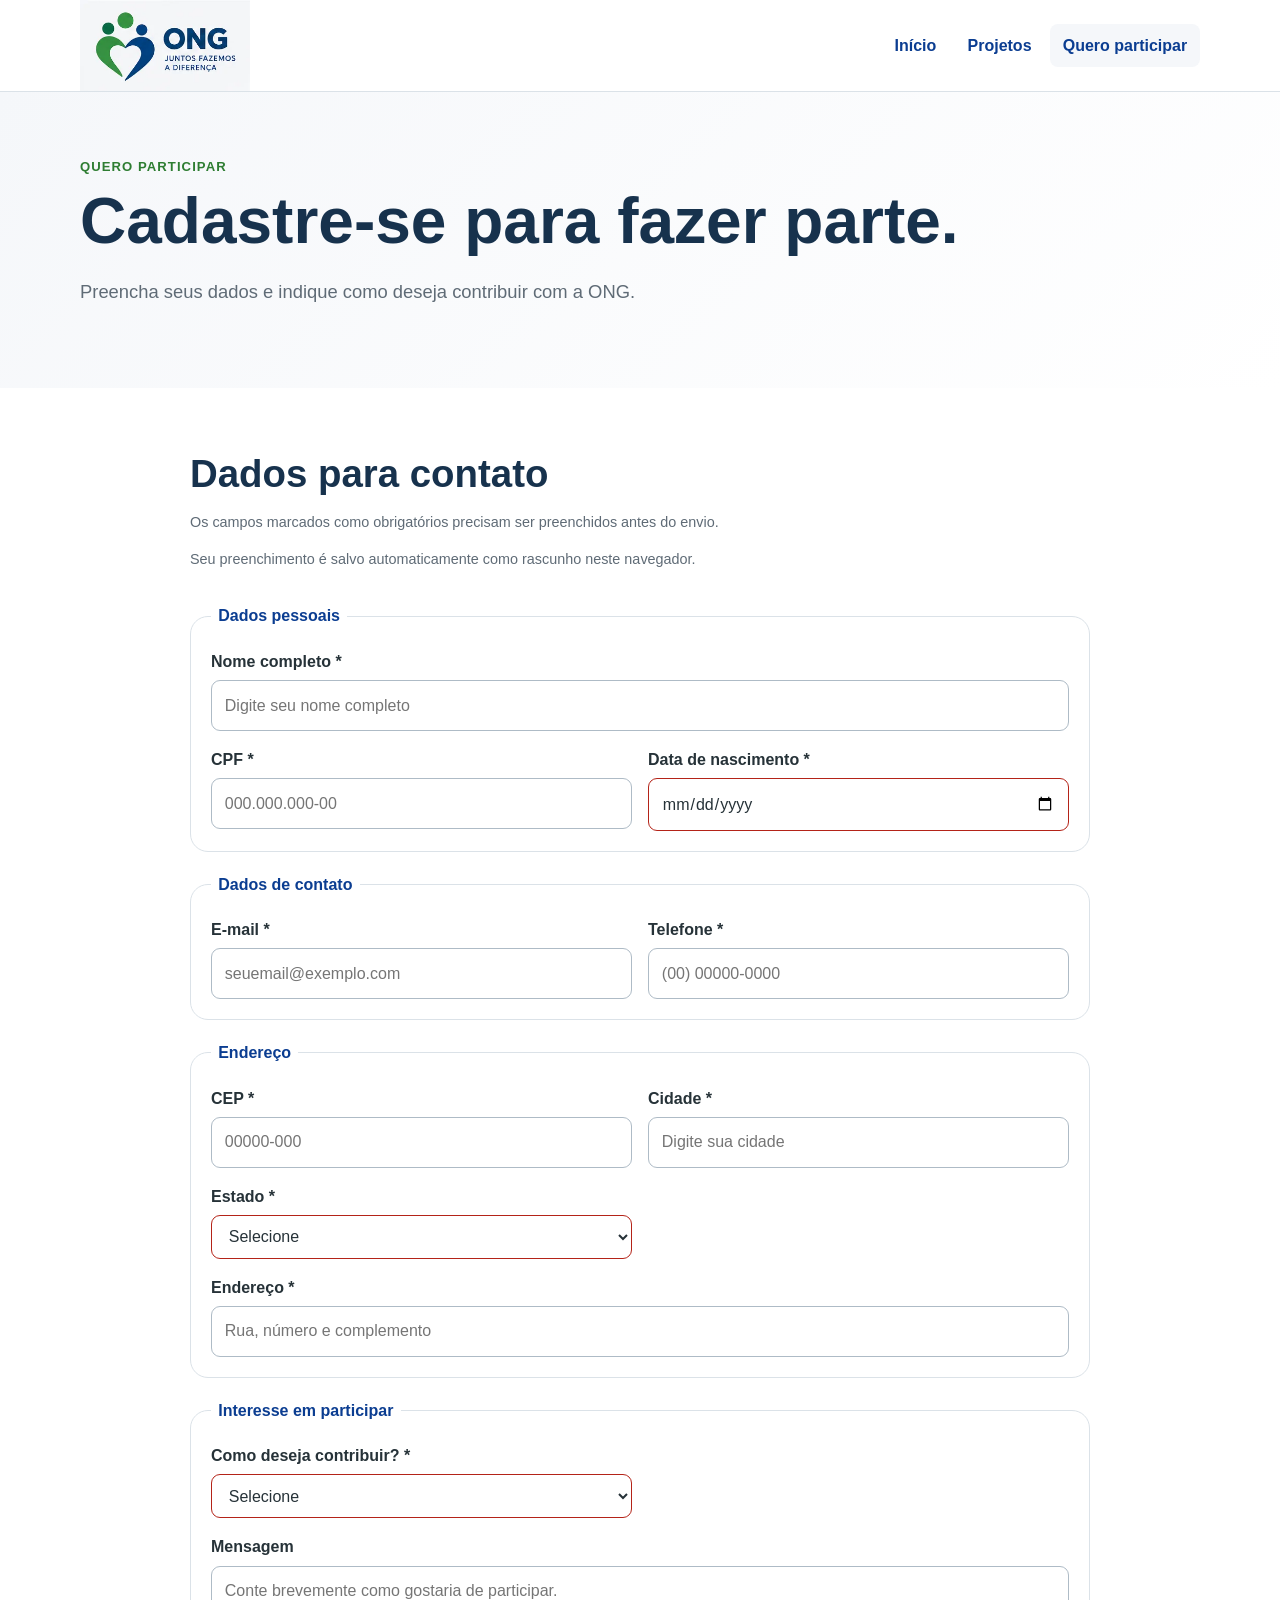
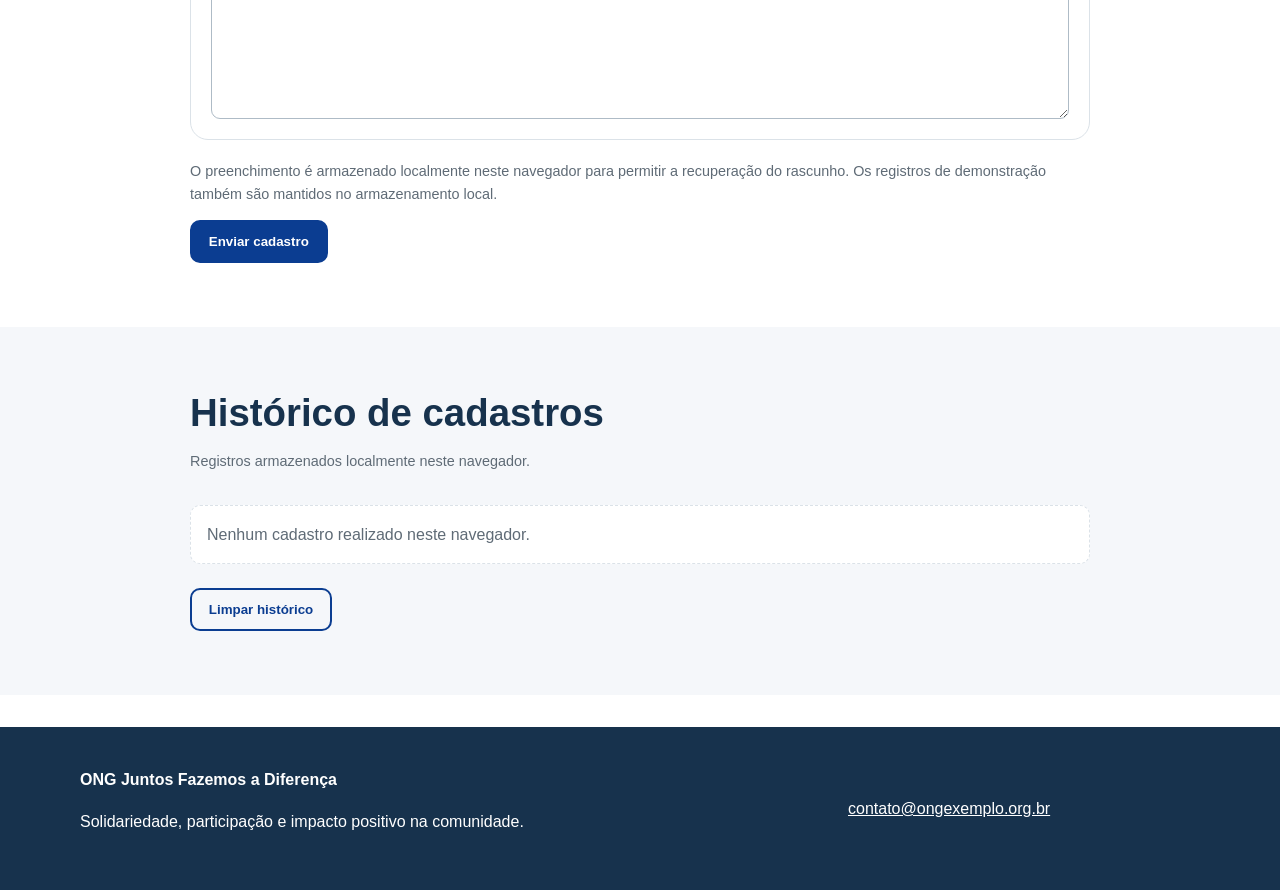
==== commit 05d1f84f: "refactor: modulariza a aplicação" ====
--- a/cadastro.html
+++ b/cadastro.html
@@ -11,11 +11,11 @@
 
   <meta
     name="description"
-    content="ONG Juntos Fazemos a Diferença: conheça nossos projetos, doe e participe como voluntário."
+    content="ONG Juntos Fazemos a Diferença: conheça nossos projetos, participe e contribua para transformar a comunidade."
   >
 
   <title>
-    Cadastro | ONG Juntos Fazemos a Diferença
+    Quero participar | ONG Juntos Fazemos a Diferença
   </title>
 
   <link
@@ -39,6 +39,11 @@
     Pular para o conteúdo principal
   </a>
 
+
+  <!-- =====================================================
+       CABEÇALHO
+       ===================================================== -->
+
   <header class="site-header">
 
     <div class="container header-inner">
@@ -50,6 +55,7 @@
       >
 
         <picture>
+
           <source
             srcset="assets/img/logo.webp"
             type="image/webp"
@@ -61,9 +67,11 @@
             width="170"
             height="102"
           >
+
         </picture>
 
       </a>
+
 
       <nav
         class="site-nav"
@@ -73,24 +81,29 @@
         <ul>
 
           <li>
+
             <a
               href="index.html"
               data-page="index"
             >
               Início
             </a>
+
           </li>
 
           <li>
+
             <a
               href="projetos.html"
               data-page="projetos"
             >
               Projetos
             </a>
+
           </li>
 
           <li>
+
             <a
               href="cadastro.html"
               data-page="cadastro"
@@ -98,6 +111,7 @@
             >
               Quero participar
             </a>
+
           </li>
 
         </ul>
@@ -108,7 +122,17 @@
 
   </header>
 
+
+  <!-- =====================================================
+       CONTEÚDO PRINCIPAL
+       ===================================================== -->
+
   <main id="conteudo">
+
+
+    <!-- ===================================================
+         HERO
+         =================================================== -->
 
     <section
       class="hero"
@@ -133,6 +157,11 @@
 
     </section>
 
+
+    <!-- ===================================================
+         FORMULÁRIO
+         =================================================== -->
+
     <section
       class="section"
       aria-labelledby="formulario-titulo"
@@ -155,6 +184,7 @@
           </p>
 
         </div>
+
 
         <form
           id="cadastro-form"
@@ -163,13 +193,20 @@
           novalidate
         >
 
+
+          <!-- =============================================
+               DADOS PESSOAIS
+               ============================================= -->
+
           <fieldset>
 
             <legend>
               Dados pessoais
             </legend>
 
+
             <div class="form-grid">
+
 
               <div class="field full">
 
@@ -187,6 +224,7 @@
                 >
 
               </div>
+
 
               <div class="field">
 
@@ -208,6 +246,7 @@
 
               </div>
 
+
               <div class="field">
 
                 <label for="nascimento">
@@ -224,9 +263,15 @@
 
               </div>
 
+
             </div>
 
           </fieldset>
+
+
+          <!-- =============================================
+               CONTATO
+               ============================================= -->
 
           <fieldset>
 
@@ -234,7 +279,9 @@
               Dados de contato
             </legend>
 
+
             <div class="form-grid">
+
 
               <div class="field">
 
@@ -252,6 +299,7 @@
                 >
 
               </div>
+
 
               <div class="field">
 
@@ -273,9 +321,15 @@
 
               </div>
 
+
             </div>
 
           </fieldset>
+
+
+          <!-- =============================================
+               ENDEREÇO
+               ============================================= -->
 
           <fieldset>
 
@@ -283,7 +337,9 @@
               Endereço
             </legend>
 
+
             <div class="form-grid">
+
 
               <div class="field">
 
@@ -305,6 +361,7 @@
 
               </div>
 
+
               <div class="field">
 
                 <label for="cidade">
@@ -317,9 +374,11 @@
                   name="cidade"
                   required
                   autocomplete="address-level2"
-                >
-
-              </div>
+                  placeholder="Digite sua cidade"
+                >
+
+              </div>
+
 
               <div class="field">
 
@@ -338,37 +397,38 @@
                     Selecione
                   </option>
 
-                  <option>AC</option>
-                  <option>AL</option>
-                  <option>AP</option>
-                  <option>AM</option>
-                  <option>BA</option>
-                  <option>CE</option>
-                  <option>DF</option>
-                  <option>ES</option>
-                  <option>GO</option>
-                  <option>MA</option>
-                  <option>MT</option>
-                  <option>MS</option>
-                  <option>MG</option>
-                  <option>PA</option>
-                  <option>PB</option>
-                  <option>PR</option>
-                  <option>PE</option>
-                  <option>PI</option>
-                  <option>RJ</option>
-                  <option>RN</option>
-                  <option>RS</option>
-                  <option>RO</option>
-                  <option>RR</option>
-                  <option>SC</option>
-                  <option>SP</option>
-                  <option>SE</option>
-                  <option>TO</option>
+                  <option value="AC">AC</option>
+                  <option value="AL">AL</option>
+                  <option value="AP">AP</option>
+                  <option value="AM">AM</option>
+                  <option value="BA">BA</option>
+                  <option value="CE">CE</option>
+                  <option value="DF">DF</option>
+                  <option value="ES">ES</option>
+                  <option value="GO">GO</option>
+                  <option value="MA">MA</option>
+                  <option value="MT">MT</option>
+                  <option value="MS">MS</option>
+                  <option value="MG">MG</option>
+                  <option value="PA">PA</option>
+                  <option value="PB">PB</option>
+                  <option value="PR">PR</option>
+                  <option value="PE">PE</option>
+                  <option value="PI">PI</option>
+                  <option value="RJ">RJ</option>
+                  <option value="RN">RN</option>
+                  <option value="RS">RS</option>
+                  <option value="RO">RO</option>
+                  <option value="RR">RR</option>
+                  <option value="SC">SC</option>
+                  <option value="SP">SP</option>
+                  <option value="SE">SE</option>
+                  <option value="TO">TO</option>
 
                 </select>
 
               </div>
+
 
               <div class="field full">
 
@@ -387,9 +447,15 @@
 
               </div>
 
+
             </div>
 
           </fieldset>
+
+
+          <!-- =============================================
+               INTERESSE
+               ============================================= -->
 
           <fieldset>
 
@@ -397,7 +463,9 @@
               Interesse em participar
             </legend>
 
+
             <div class="form-grid">
+
 
               <div class="field">
 
@@ -415,21 +483,22 @@
                     Selecione
                   </option>
 
-                  <option value="voluntariado">
+                  <option value="Voluntariado">
                     Voluntariado
                   </option>
 
-                  <option value="doacao">
+                  <option value="Doação">
                     Doação
                   </option>
 
-                  <option value="ambos">
+                  <option value="Voluntariado e doação">
                     Voluntariado e doação
                   </option>
 
                 </select>
 
               </div>
+
 
               <div class="field full">
 
@@ -446,13 +515,28 @@
 
               </div>
 
+
             </div>
 
           </fieldset>
 
+
+          <!-- =============================================
+               INFORMAÇÃO SOBRE PERSISTÊNCIA
+               ============================================= -->
+
           <p class="note">
-            Os dados desta demonstração são armazenados localmente no navegador por meio do localStorage. Em produção, informações pessoais devem ser tratadas com mecanismos adequados de segurança e proteção de dados.
+
+            O preenchimento é armazenado localmente neste navegador
+            para permitir a recuperação do rascunho. Os registros de
+            demonstração também são mantidos no armazenamento local.
+
           </p>
+
+
+          <!-- =============================================
+               ENVIO
+               ============================================= -->
 
           <button
             class="button"
@@ -460,6 +544,11 @@
           >
             Enviar cadastro
           </button>
+
+
+          <!-- =============================================
+               STATUS
+               ============================================= -->
 
           <p
             id="form-status"
@@ -469,11 +558,17 @@
             hidden
           ></p>
 
+
         </form>
 
       </div>
 
     </section>
+
+
+    <!-- ===================================================
+         HISTÓRICO
+         =================================================== -->
 
     <section
       class="section alt"
@@ -494,10 +589,12 @@
 
         </div>
 
+
         <ul
           id="historico-list"
           class="history-list"
         ></ul>
+
 
         <button
           id="limpar-historico"
@@ -511,7 +608,13 @@
 
     </section>
 
+
   </main>
+
+
+  <!-- =====================================================
+       RODAPÉ
+       ===================================================== -->
 
   <footer class="site-footer">
 
@@ -529,9 +632,12 @@
 
       </div>
 
+
       <div>
 
-        <a href="mailto:contato@ongexemplo.org.br">
+        <a
+          href="mailto:contato@ongexemplo.org.br"
+        >
           contato@ongexemplo.org.br
         </a>
 
@@ -541,9 +647,14 @@
 
   </footer>
 
+
+  <!-- =====================================================
+       JAVASCRIPT MODULAR
+       ===================================================== -->
+
   <script
+    type="module"
     src="assets/js/form.js"
-    defer
   ></script>
 
 </body>
